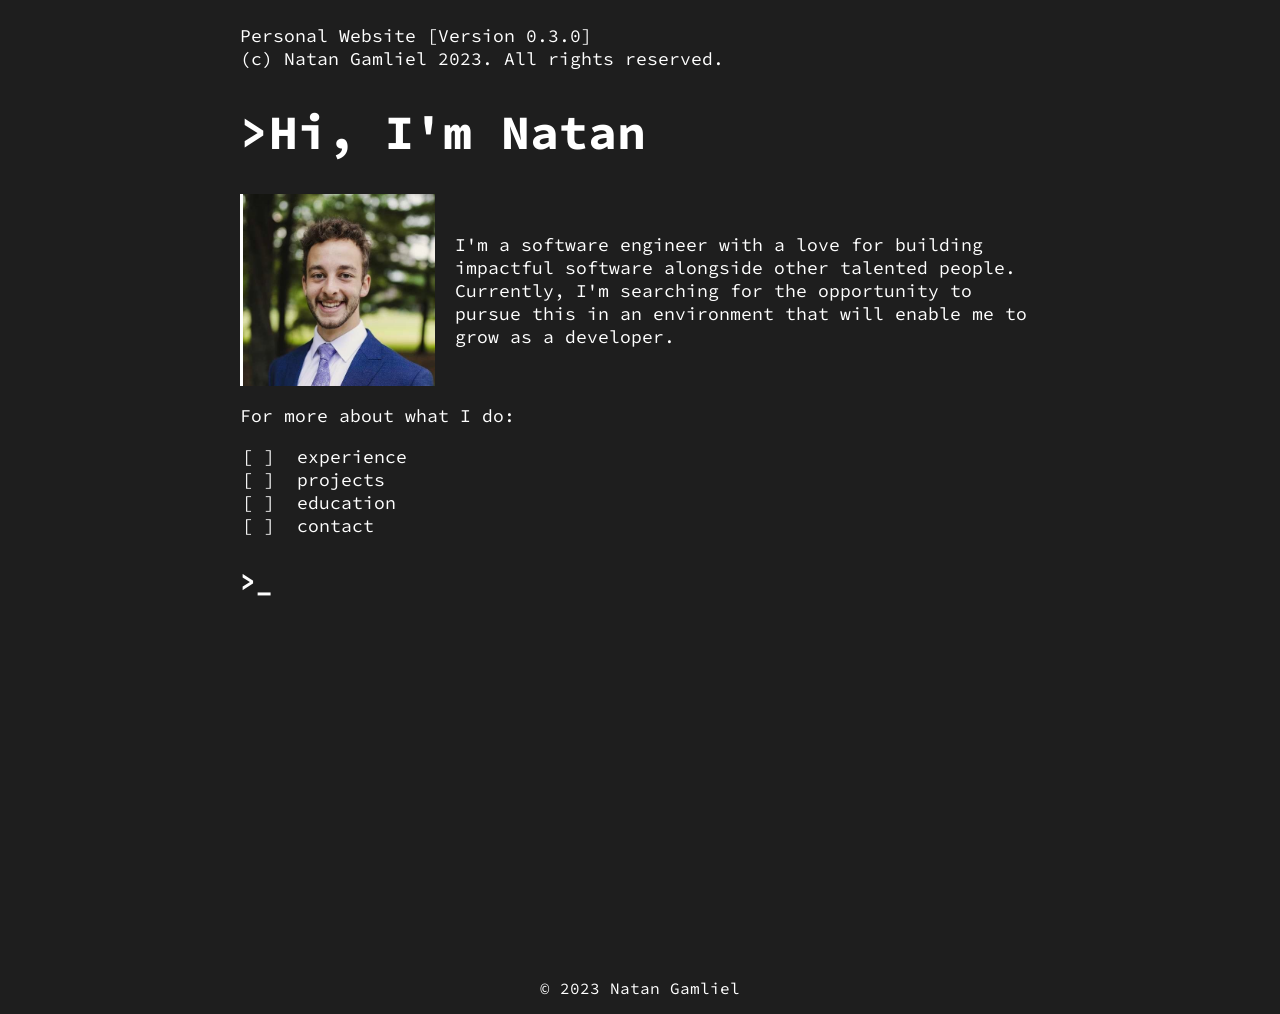
==== public/index.html @ 9163f3fc "add project tab" ====
<!DOCTYPE html>
<html lang="en">
<head>
	<meta charset="UTF-8">
	<meta name="viewport" content="width=device-width, initial-scale=1.0">
	<link rel="preconnect" href="https://fonts.googleapis.com">
	<link rel="preconnect" href="https://fonts.gstatic.com" crossorigin>
	<link href="https://fonts.googleapis.com/css2?family=Source+Code+Pro:wght@300;400;500;600;700&display=swap" rel="stylesheet">
	<link rel="stylesheet" href="style.css">
	<link rel="icon" href="images/favicon.png" type="image/png">
	<title>Natan Gamliel</title>
</head>
<body>

	<div id="navbar">
		<a href=".">>Natan_</a>
	</div>

	<div class="terminal">
		<div class="intro">
			<div id="disc">
				<div>Personal Website [Version 0.3.0]</div>
				<!-- <a href="pdfs/GamlielNatanResume_2024.5.pdf">link</a> -->
				<div>(c) Natan Gamliel 2023. All rights reserved.</div>
			</div>
			<div class="io-chunk">
				<h1 id="intro-phrase">>_</h1>
				<div class="o-chunk">
					<div id="headshot-blurb">
						<img id="headshot" src="images/headshot.jpg" alt="headshot">
						<p id="intro-blurb">I'm a software engineer with a love for building impactful software alongside other talented people. Currently, I'm searching for the opportunity to pursue this in an environment that will enable me to grow as a developer.</p>
					</div>
					
					<p id="more">For more about what I do:</p>
					<div class="more-options">
						<div class="intro-option exp">[ ]&nbsp; experience</div>
						<div class="intro-option proj">[ ]&nbsp; projects</div>
						<div class="intro-option edu">[ ]&nbsp; education</div>
						<div class="intro-option cont">[ ]&nbsp; contact</div>
					</div>
				</div>
			</div>
		</div>
	
		<div class="output o-chunk">
			<p class="prompt blink">></p>
			<div class="chunk o-chunk fade-in"></div>
		</div>

		<!-- <div style="height: 80vh;"></div> -->

	</div>

	
	<footer>
		<p>&copy; 2023 Natan Gamliel</p>
	</footer>

	
	<script type="module" src="content.js"></script>
	<script type="module" src="script.js"></script>
</body>
</html>
---- public/style.css ----
:root {
  --color-dark: rgb(30,30,30);
  --color-accent: #0ff;
}

body {
  margin: 0;
  background-color: var(--color-dark);
  font-family: 'Source Code Pro', monospace;
  color: #fff;
  width: 100vw;
  overflow-x: hidden;
}

body * {
  z-index: -1;
  overflow-x: hidden;
}

.terminal {
  font-size: 18px;
  width: 800px;
  max-width: 80vw;
  min-height: 90vh;
  margin: 0 auto;
  /* border-right: solid 1px #fff; */
  padding-top: 24px;
  padding-bottom: 128px;
}

.exp-item > p {
  margin: 0;
}

.exp-tags {
  padding: 0.5em 0 1.5em 0.6em;
  /* padding-top: 0.5em;
  padding-bottom: 1.5em; */
}

.intro h1 {
  font-size: 48px;
}

.intro-edu {
  color: var(--color-accent);
}

a.intro-edu {
  text-decoration: none;
  padding: 0 2px;
  border-radius: 2px;
  transition: 0.3s;
}

a.intro-edu:hover {
  background-color: var(--color-accent);
  color: #000;
}

.intro-exp {
  color: var(--color-accent);
}

.intro-cont {
  color: var(--color-accent);
}

a.intro-cont {
  text-decoration: none;
  padding: 0 2px;
  border-radius: 2px;
}

a.intro-cont:hover {
  color: #000;
  background-color: var(--color-accent);
  transition: 0.3s;
}

a.intro-exp {
  text-decoration: none;
  padding: 0 2px;
  border-radius: 2px;
}

a.intro-exp:hover {
  color: #000;
  background-color: var(--color-accent);
  transition: 0.3s;
}

.o-chunk {
  opacity: 0;
}

.fade-in {
  animation: fadeInAnim 0.5s forwards;
  animation-iteration-count: 1;
  opacity: 0;
}

@keyframes fadeInAnim {
  /* from {opacity: 0;} */
  100% {opacity: 1;}
}

.intro-option {
  padding: 0 2px;
  border-radius: 2px;
  transition: 0.3s;
}

.intro-option:hover {
  background-color: #ddd;
  color: #000;
}

.option-clicked {
  background-color: #fff;
  color: #000;
}

.clicked-sibling {
  transition: 0.1s;
  opacity: 0.4;
}

.prompt {
  font-size: 1.5em;
  font-weight: bold;
}

#navbar {
  width: 100%;
  height: 50px;
  border-bottom: 1px #aaa solid;
  background-color: var(--color-dark);
  display: flex;
  justify-content: center;
  align-items: center;
  position: fixed;
  top: -51px;
  transition: top 0.3s;
  z-index: 1;
}

#navbar > a {
  color: white;
  text-decoration: none;
  font-size: 2em;
  font-weight: bold;
}

#headshot-blurb {
  display: flex;
  align-items: center;
  width: 100%;
  height: 100%;
}

#headshot {
  margin-right: 20px;
  width: 100%;
  height: auto;
  border-left: 3px solid #fff;
}

.project {
  display: flex;
  margin-bottom: 10px;
  min-height: 25vh;
  background-color: rgb(50,50,50);
  padding: 10px;
  border-radius: 5px;
  z-index: 0;
  transition: 0.2s;
}

.project * {
  z-index: 1;
}

.proj-img {
  width: 50%;
  height: auto;
  border-left: 3px solid #fff;
  align-self: center;
}

.proj-title {
  margin: 5px 0;
  font-size: 1.25em;
}

.proj-details { 
  margin-left: 10px;
  max-width: 50%;
}

.proj-links {
  margin: 0;
}

.proj-link {
  color: var(--color-accent);
  border-radius: 2px;
  margin: 0;
}

a.proj-link {
  text-decoration: none;
}

a.proj-link:hover {
  color: #000;
  background-color: var(--color-accent);
  transition: 0.3s;
}



footer {
  display: flex;
  justify-content: center;
}



@media (max-width: 600px) and (orientation:portrait) {
  #headshot-blurb {
    flex-direction: column;
  }
  #headshot {
    max-width: 200px;
    margin: 0;
  }
  .project {
    flex-direction: column;
    align-items: center;
  }
  .proj-img {
    width: 95%;
  }
}
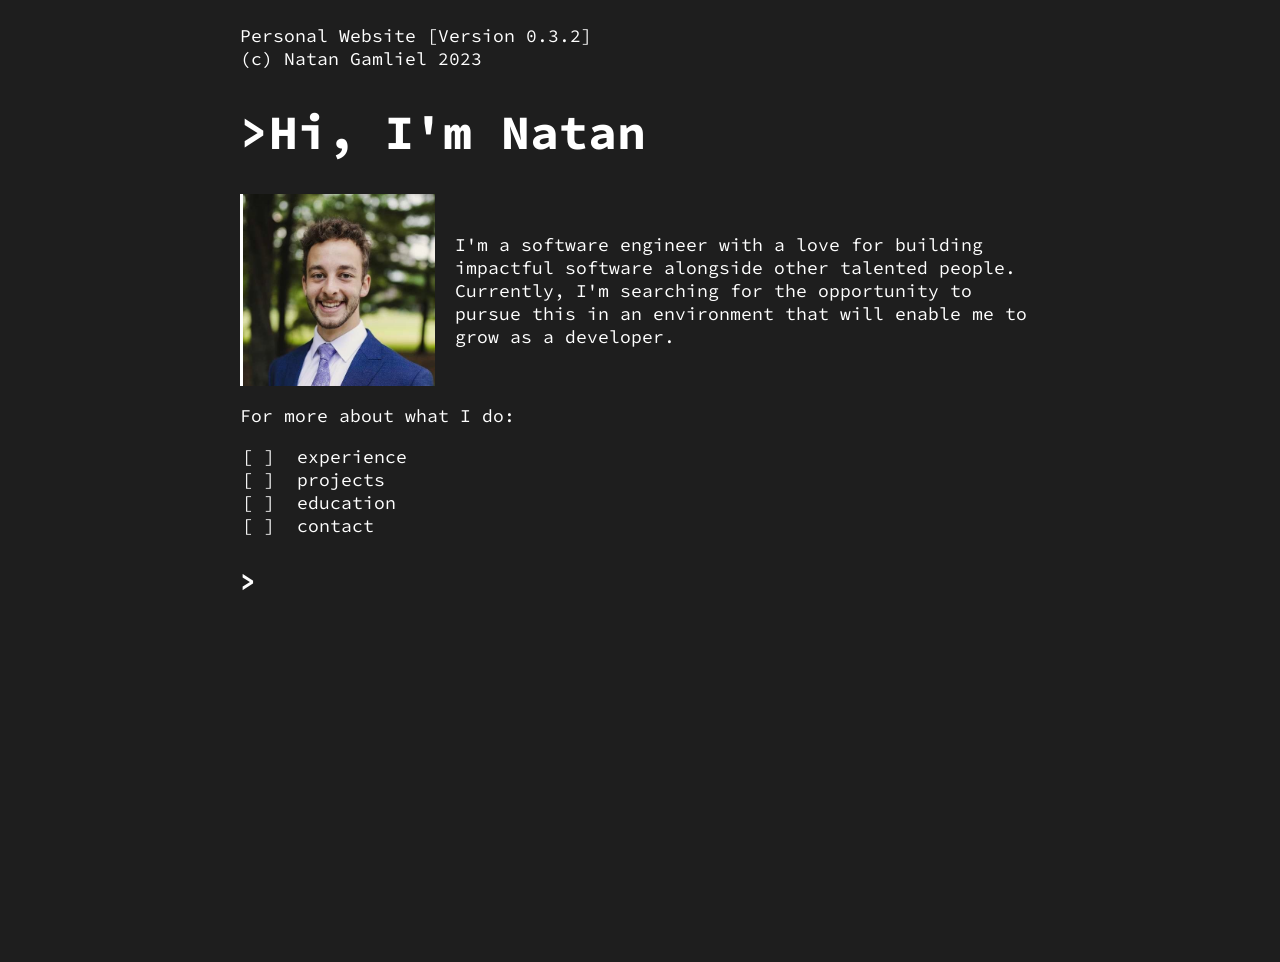
==== commit b5273a6e: "tweak project styles and add keyboard-keyboard" ====
--- a/public/index.html
+++ b/public/index.html
@@ -19,9 +19,8 @@
 	<div class="terminal">
 		<div class="intro">
 			<div id="disc">
-				<div>Personal Website [Version 0.3.0]</div>
-				<!-- <a href="pdfs/GamlielNatanResume_2024.5.pdf">link</a> -->
-				<div>(c) Natan Gamliel 2023. All rights reserved.</div>
+				<div>Personal Website [Version 0.3.2]</div>
+				<div>(c) Natan Gamliel 2023</div>
 			</div>
 			<div class="io-chunk">
 				<h1 id="intro-phrase">>_</h1>
@@ -52,9 +51,9 @@
 	</div>
 
 	
-	<footer>
+	<!-- <footer>
 		<p>&copy; 2023 Natan Gamliel</p>
-	</footer>
+	</footer> -->
 
 	
 	<script type="module" src="content.js"></script>
--- a/public/style.css
+++ b/public/style.css
@@ -242,4 +242,8 @@
   .proj-img {
     width: 95%;
   }
+  .proj-details {
+    max-width: 100%;
+    width: 100%;
+  }
 }
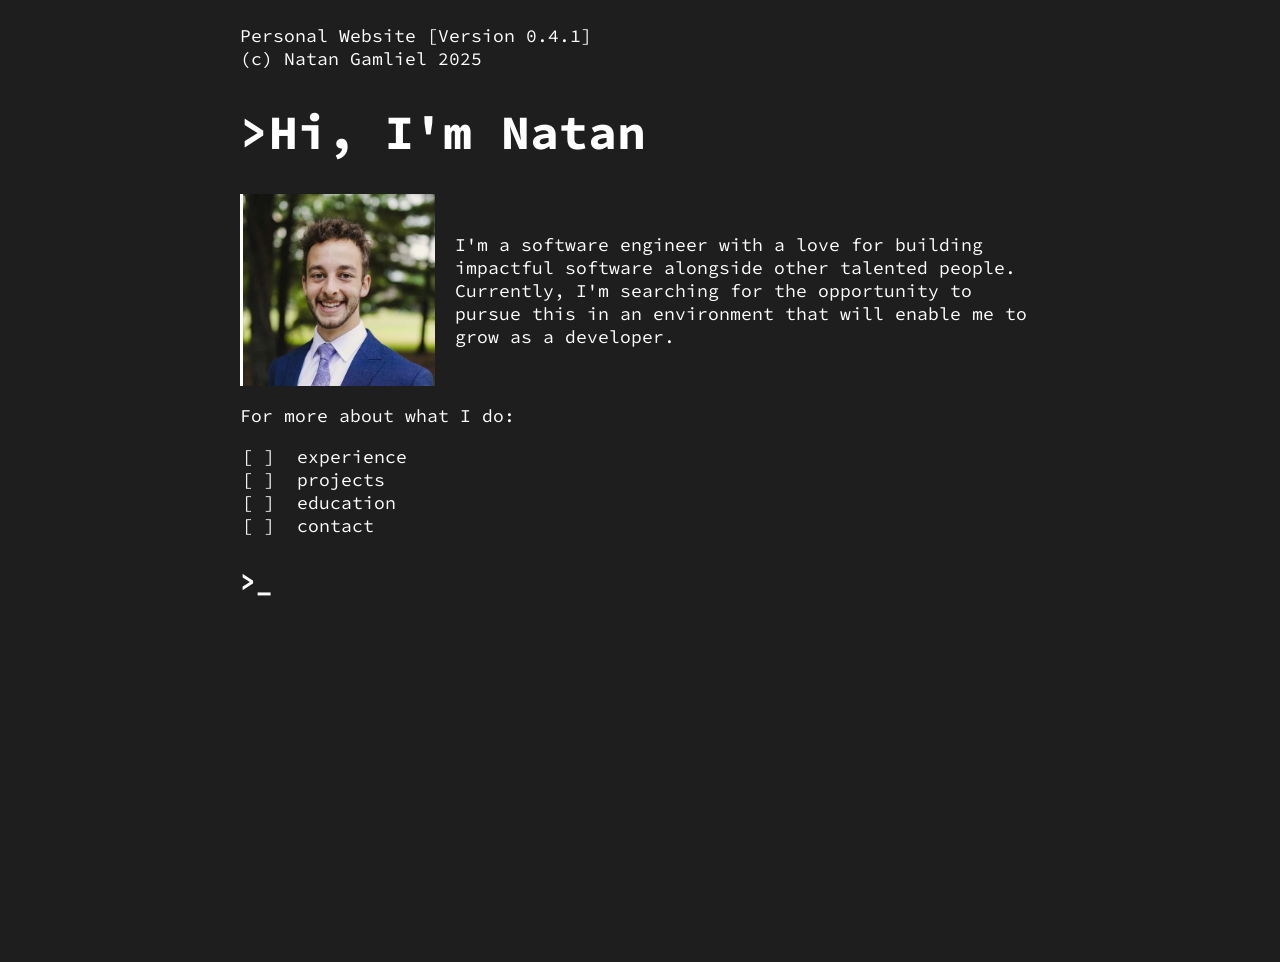
==== commit 05ad2fee: "add project info" ====
--- a/public/index.html
+++ b/public/index.html
@@ -19,8 +19,8 @@
 	<div class="terminal">
 		<div class="intro">
 			<div id="disc">
-				<div>Personal Website [Version 0.3.2]</div>
-				<div>(c) Natan Gamliel 2023</div>
+				<div>Personal Website [Version 0.4.1]</div>
+				<div>(c) Natan Gamliel 2025</div>
 			</div>
 			<div class="io-chunk">
 				<h1 id="intro-phrase">>_</h1>
--- a/public/style.css
+++ b/public/style.css
@@ -1,6 +1,6 @@
 :root {
   --color-dark: rgb(30,30,30);
-  --color-accent: #0ff;
+  --color-accent: rgb(119, 255, 255);
 }
 
 body {
@@ -116,7 +116,7 @@
   color: #000;
 }
 
-.option-clicked {
+.option-clicked, .option-clicked:hover {
   background-color: #fff;
   color: #000;
 }
@@ -166,7 +166,7 @@
   border-left: 3px solid #fff;
 }
 
-.project {
+/* .project {
   display: flex;
   margin-bottom: 10px;
   min-height: 25vh;
@@ -216,6 +216,62 @@
   color: #000;
   background-color: var(--color-accent);
   transition: 0.3s;
+} */
+
+.proj-item {
+  display: flex;
+  flex-direction: row;
+  width: 100%;
+  z-index: 0;
+  margin-top: 30px;
+}
+
+.proj-item * {
+  z-index: 1;
+}
+
+.proj-spacer {
+  width: 20px;
+  height: 0;
+}
+
+.proj-img-container {
+  width: 35%;
+}
+
+.proj-img {
+  border-left: 3px solid #fff;
+  width: 100%;
+  height: auto;
+}
+
+.proj-details {
+  width: calc(65% - 20px);
+}
+
+.proj-title {
+  margin-top: 0;
+}
+
+.proj-link {
+  color: var(--color-accent);
+  border-radius: 2px;
+  margin: 0;
+}
+
+a.proj-link {
+  text-decoration: none;
+}
+
+a.proj-link:hover {
+  color: #000;
+  background-color: var(--color-accent);
+  transition: 0.3s;
+}
+
+.proj-tag {
+  font-weight: bold;
+  color: var(--color-accent);
 }
 
 
@@ -235,7 +291,7 @@
     max-width: 200px;
     margin: 0;
   }
-  .project {
+  /* .project {
     flex-direction: column;
     align-items: center;
   }
@@ -245,5 +301,15 @@
   .proj-details {
     max-width: 100%;
     width: 100%;
+  } */
+  .proj-item {
+    flex-direction: column-reverse;
+    align-items: center;
+  }
+  .proj-img-container {
+    width: 90%;
+  }
+  .proj-details {
+    width: 100%;
   }
 }
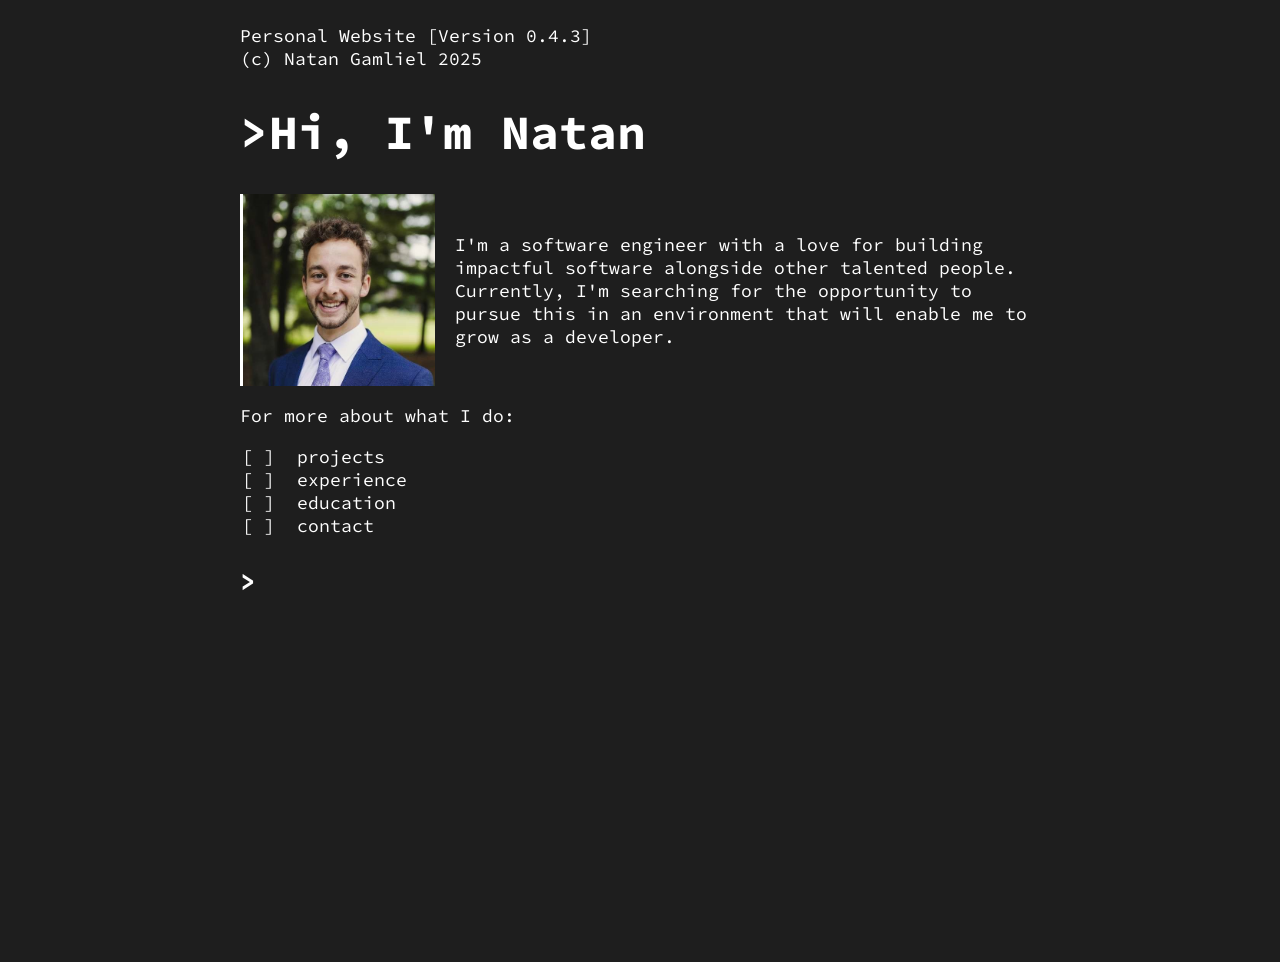
==== commit a4bc98ee: "update amm thumbnail" ====
--- a/public/index.html
+++ b/public/index.html
@@ -19,7 +19,7 @@
 	<div class="terminal">
 		<div class="intro">
 			<div id="disc">
-				<div>Personal Website [Version 0.4.1]</div>
+				<div>Personal Website [Version 0.4.3]</div>
 				<div>(c) Natan Gamliel 2025</div>
 			</div>
 			<div class="io-chunk">
@@ -32,8 +32,8 @@
 					
 					<p id="more">For more about what I do:</p>
 					<div class="more-options">
+						<div class="intro-option proj">[ ]&nbsp; projects</div>
 						<div class="intro-option exp">[ ]&nbsp; experience</div>
-						<div class="intro-option proj">[ ]&nbsp; projects</div>
 						<div class="intro-option edu">[ ]&nbsp; education</div>
 						<div class="intro-option cont">[ ]&nbsp; contact</div>
 					</div>
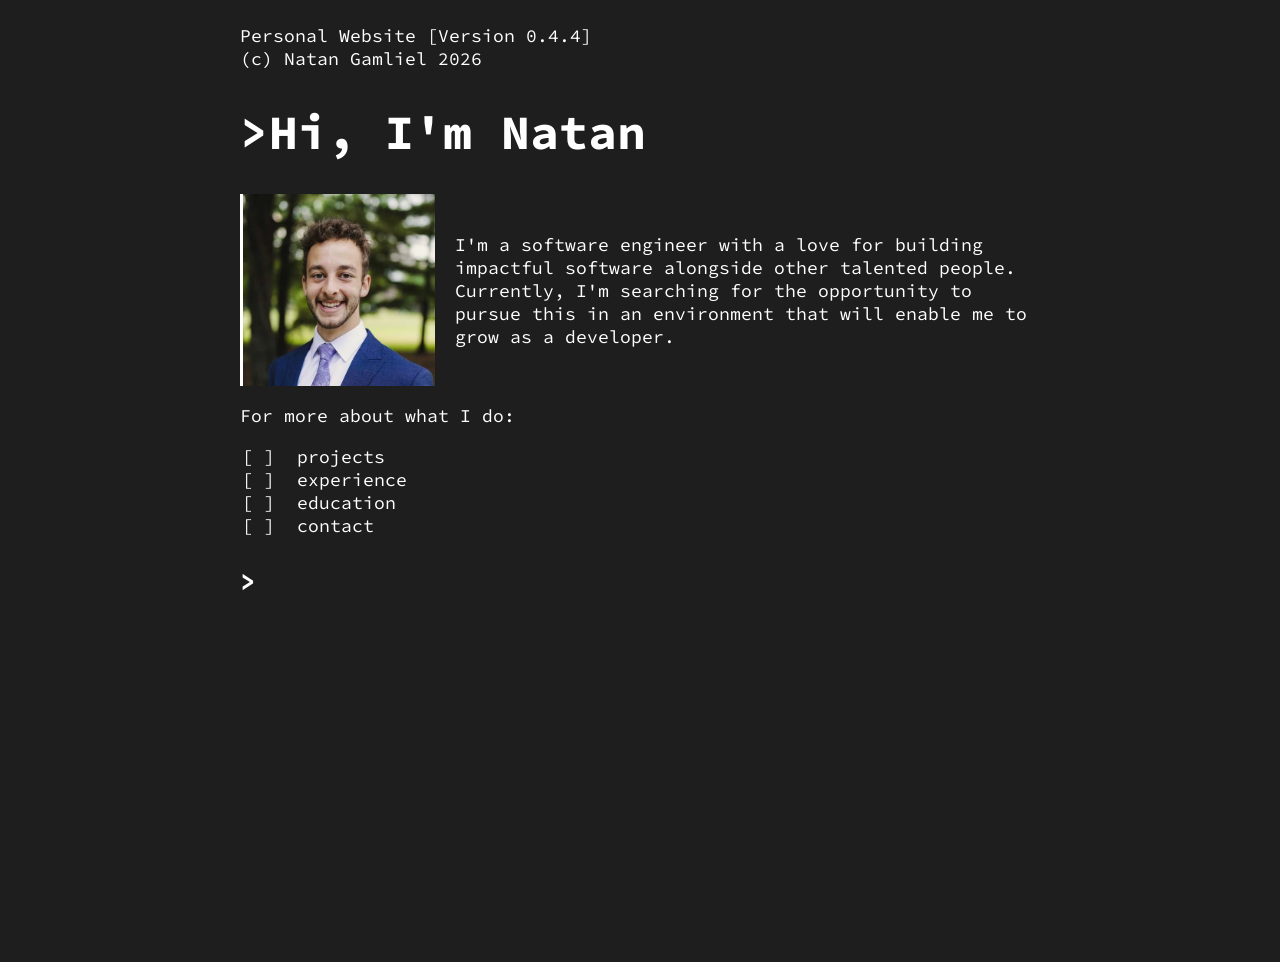
==== commit 0fcdd724: "add experience" ====
--- a/public/index.html
+++ b/public/index.html
@@ -19,8 +19,8 @@
 	<div class="terminal">
 		<div class="intro">
 			<div id="disc">
-				<div>Personal Website [Version 0.4.3]</div>
-				<div>(c) Natan Gamliel 2025</div>
+				<div>Personal Website [Version 0.4.4]</div>
+				<div>(c) Natan Gamliel 2026</div>
 			</div>
 			<div class="io-chunk">
 				<h1 id="intro-phrase">>_</h1>
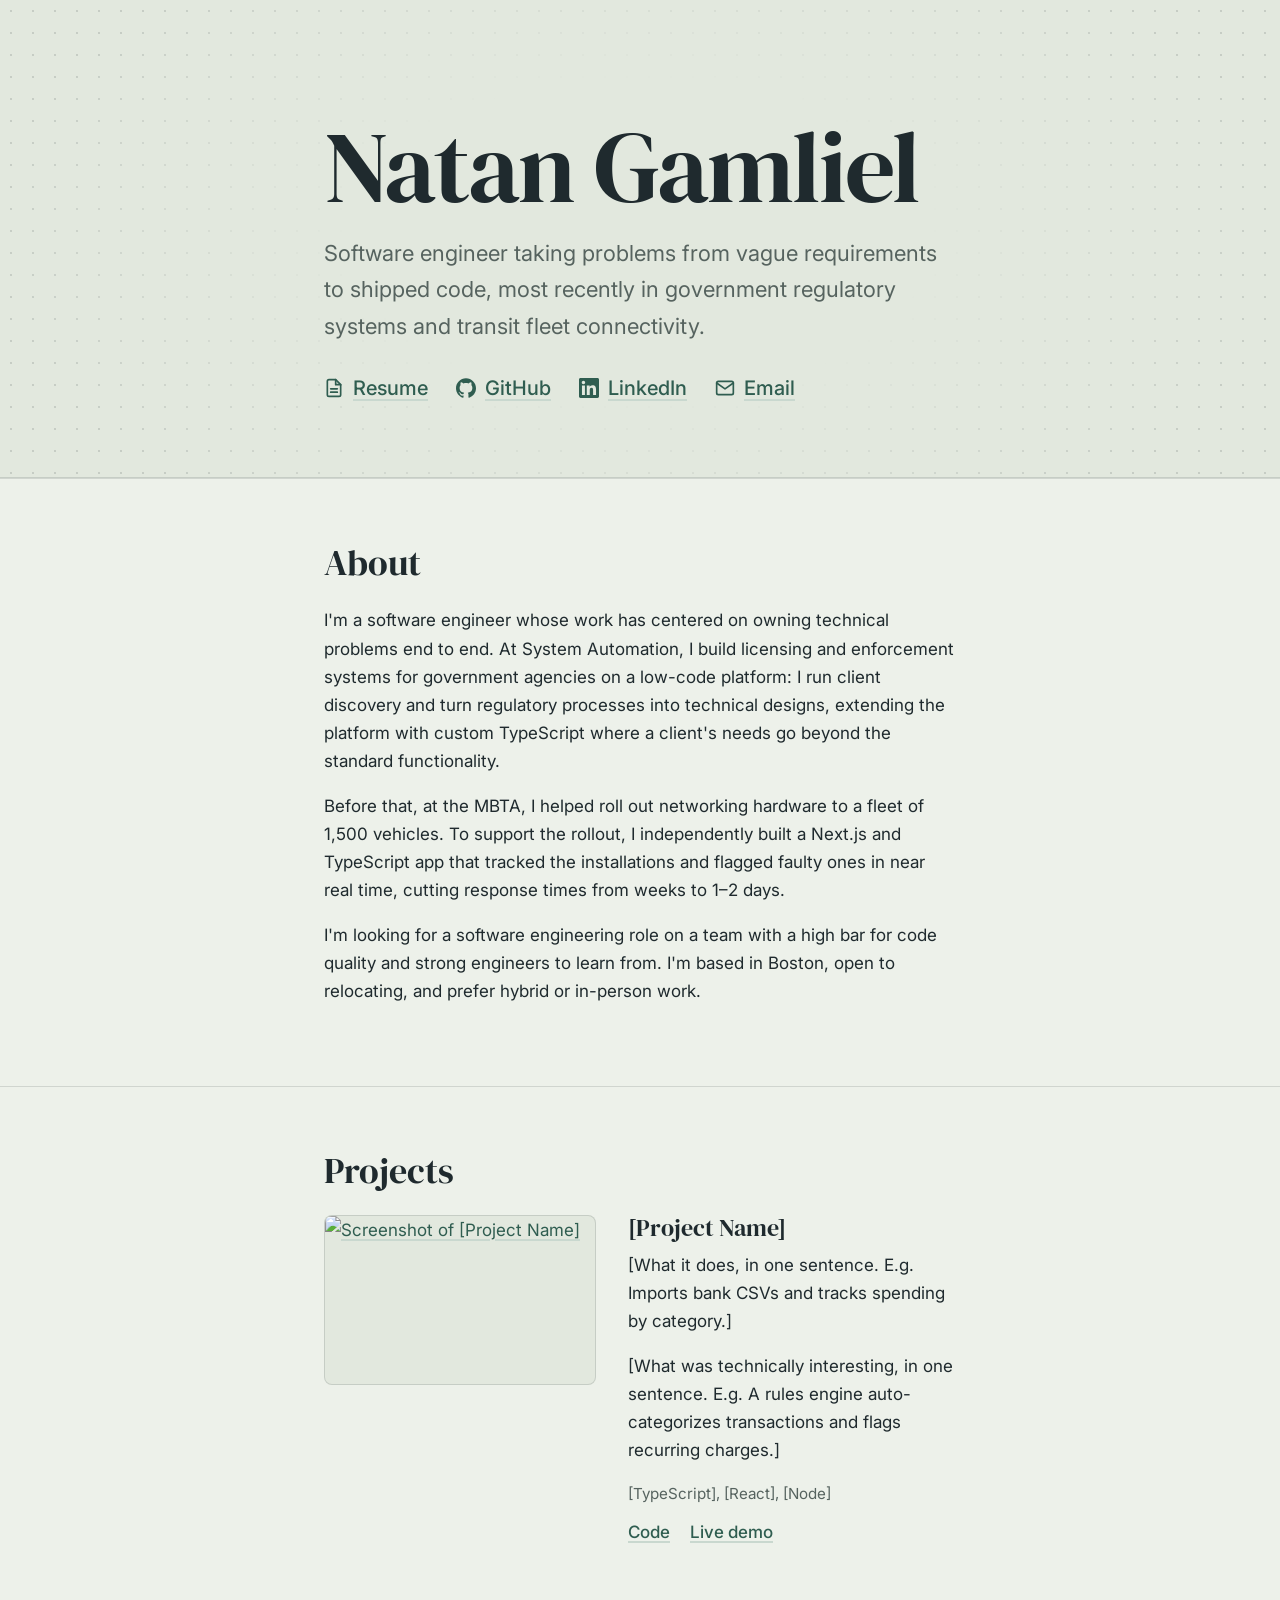
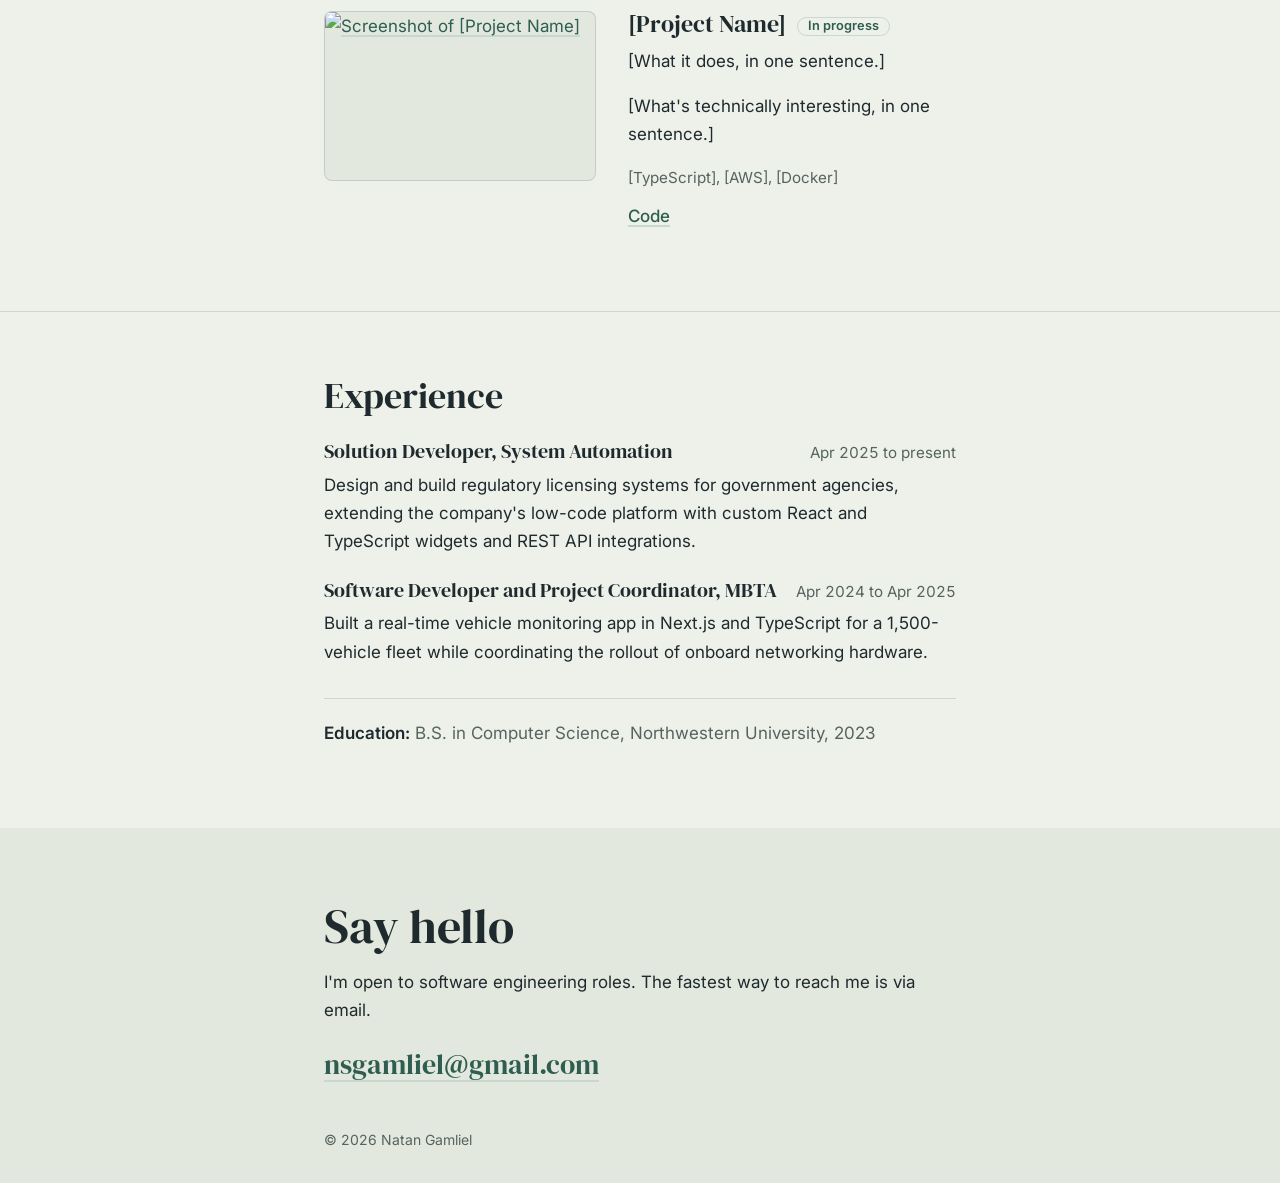
==== commit 83c61177: "feat: add v2 site" ====
--- a/public/index.html
+++ b/public/index.html
@@ -1,62 +1,186 @@
 <!DOCTYPE html>
 <html lang="en">
 <head>
-	<meta charset="UTF-8">
-	<meta name="viewport" content="width=device-width, initial-scale=1.0">
-	<link rel="preconnect" href="https://fonts.googleapis.com">
-	<link rel="preconnect" href="https://fonts.gstatic.com" crossorigin>
-	<link href="https://fonts.googleapis.com/css2?family=Source+Code+Pro:wght@300;400;500;600;700&display=swap" rel="stylesheet">
-	<link rel="stylesheet" href="style.css">
-	<link rel="icon" href="images/favicon.png" type="image/png">
-	<title>Natan Gamliel</title>
+  <meta charset="UTF-8">
+  <meta name="viewport" content="width=device-width, initial-scale=1.0">
+
+  <title>Natan Gamliel | Software Engineer</title>
+  <meta name="description" content="Natan Gamliel is a software engineer who takes problems from vague requirements to shipped code, most recently in government regulatory systems and transit fleet connectivity.">
+
+  <meta property="og:title" content="Natan Gamliel | Software Engineer">
+  <meta property="og:description" content="Natan Gamliel is a software engineer who takes problems from vague requirements to shipped code, most recently in government regulatory systems and transit fleet connectivity.">
+  <meta property="og:image" content="https://natangamliel.com/assets/images/og-image.png">
+  <meta property="og:url" content="https://natangamliel.com">
+  <meta name="twitter:card" content="summary_large_image">
+
+  <link rel="icon" href="assets/images/favicon.svg" type="image/svg+xml">
+
+  <link rel="preconnect" href="https://fonts.googleapis.com">
+  <link rel="preconnect" href="https://fonts.gstatic.com" crossorigin>
+  <link href="https://fonts.googleapis.com/css2?family=DM+Serif+Display&family=Inter:wght@400;500;600&display=swap" rel="stylesheet">
+
+  <link rel="stylesheet" href="styles.css">
 </head>
 <body>
+  <a class="skip-link" href="#main">Skip to content</a>
 
-	<div id="navbar">
-		<a href=".">>Natan_</a>
-	</div>
+  <header class="intro">
+    <div class="wrap">
 
-	<div class="terminal">
-		<div class="intro">
-			<div id="disc">
-				<div>Personal Website [Version 0.4.4]</div>
-				<div>(c) Natan Gamliel 2026</div>
-			</div>
-			<div class="io-chunk">
-				<h1 id="intro-phrase">>_</h1>
-				<div class="o-chunk">
-					<div id="headshot-blurb">
-						<img id="headshot" src="images/headshot.jpg" alt="headshot">
-						<p id="intro-blurb">I'm a software engineer with a love for building impactful software alongside other talented people. Currently, I'm searching for the opportunity to pursue this in an environment that will enable me to grow as a developer.</p>
-					</div>
-					
-					<p id="more">For more about what I do:</p>
-					<div class="more-options">
-						<div class="intro-option proj">[ ]&nbsp; projects</div>
-						<div class="intro-option exp">[ ]&nbsp; experience</div>
-						<div class="intro-option edu">[ ]&nbsp; education</div>
-						<div class="intro-option cont">[ ]&nbsp; contact</div>
-					</div>
-				</div>
-			</div>
-		</div>
-	
-		<div class="output o-chunk">
-			<p class="prompt blink">></p>
-			<div class="chunk o-chunk fade-in"></div>
-		</div>
+      <h1 class="name">Natan Gamliel</h1>
+      <p class="tagline">Software engineer taking problems from vague requirements to shipped code, most recently in government regulatory systems and transit fleet connectivity.</p>
 
-		<!-- <div style="height: 80vh;"></div> -->
+      <nav class="links" aria-label="Contact and profiles">
+        <a href="assets/GamlielNatanResume.pdf">
+          <svg class="icon icon-stroke" viewBox="0 0 24 24" aria-hidden="true"><path d="M14 2H6a2 2 0 0 0-2 2v16a2 2 0 0 0 2 2h12a2 2 0 0 0 2-2V8z"/><path d="M14 2v6h6M16 13H8M16 17H8"/></svg>
+          Resume
+        </a>
+        <a href="https://github.com/nsgamliel">
+          <svg class="icon" viewBox="0 0 24 24" aria-hidden="true"><path d="M12 .297c-6.63 0-12 5.373-12 12 0 5.303 3.438 9.8 8.205 11.385.6.113.82-.258.82-.577 0-.285-.01-1.04-.015-2.04-3.338.724-4.042-1.61-4.042-1.61C4.422 18.07 3.633 17.7 3.633 17.7c-1.087-.744.084-.729.084-.729 1.205.084 1.838 1.236 1.838 1.236 1.07 1.835 2.809 1.305 3.495.998.108-.776.417-1.305.76-1.605-2.665-.3-5.466-1.332-5.466-5.93 0-1.31.465-2.38 1.235-3.22-.135-.303-.54-1.523.105-3.176 0 0 1.005-.322 3.3 1.23.96-.267 1.98-.399 3-.405 1.02.006 2.04.138 3 .405 2.28-1.552 3.285-1.23 3.285-1.23.645 1.653.24 2.873.12 3.176.765.84 1.23 1.91 1.23 3.22 0 4.61-2.805 5.625-5.475 5.92.42.36.81 1.096.81 2.22 0 1.606-.015 2.896-.015 3.286 0 .315.21.69.825.57C20.565 22.092 24 17.592 24 12.297c0-6.627-5.373-12-12-12"/></svg>
+          GitHub
+        </a>
+        <a href="https://www.linkedin.com/in/natan-gamliel/">
+          <svg class="icon" viewBox="0 0 24 24" aria-hidden="true"><path d="M20.447 20.452h-3.554v-5.569c0-1.328-.027-3.037-1.852-3.037-1.853 0-2.136 1.445-2.136 2.939v5.667H9.351V9h3.414v1.561h.046c.477-.9 1.637-1.85 3.37-1.85 3.601 0 4.267 2.37 4.267 5.455v6.286zM5.337 7.433c-1.144 0-2.063-.926-2.063-2.065 0-1.138.92-2.063 2.063-2.063 1.14 0 2.064.925 2.064 2.063 0 1.139-.925 2.065-2.064 2.065zm1.782 13.019H3.555V9h3.564v11.452zM22.225 0H1.771C.792 0 0 .774 0 1.729v20.542C0 23.227.792 24 1.771 24h20.451C23.2 24 24 23.227 24 22.271V1.729C24 .774 23.2 0 22.222 0h.003z"/></svg>
+          LinkedIn
+        </a>
+        <a href="mailto:nsgamliel@gmail.com">
+          <svg class="icon icon-stroke" viewBox="0 0 24 24" aria-hidden="true"><path d="M4 4h16a2 2 0 0 1 2 2v12a2 2 0 0 1-2 2H4a2 2 0 0 1-2-2V6a2 2 0 0 1 2-2z"/><path d="M22 6l-10 7L2 6"/></svg>
+          Email
+        </a>
+      </nav>
+    </div>
+  </header>
 
-	</div>
+  <nav class="pinned" aria-label="Site">
+    <div class="wrap pinned-inner">
+      <a class="pinned-name pinned-home" href="#top">Natan Gamliel</a>
+      <button class="pinned-name pinned-toggle" type="button" aria-expanded="false" aria-controls="pinned-links">Natan Gamliel</button>
+      <div class="links pinned-links" id="pinned-links">
+        <a href="assets/GamlielNatanResume.pdf">Resume</a>
+        <a href="https://github.com/nsgamliel">GitHub</a>
+        <a href="https://www.linkedin.com/in/natan-gamliel/">LinkedIn</a>
+        <a href="mailto:nsgamliel@gmail.com">Email</a>
+      </div>
+    </div>
+  </nav>
 
-	
-	<!-- <footer>
-		<p>&copy; 2023 Natan Gamliel</p>
-	</footer> -->
+  <main id="main">
+    <section class="section" aria-labelledby="about-heading">
+      <div class="wrap">
+        <h2 id="about-heading">About</h2>
+        <p>I'm a software engineer whose work has centered on owning technical problems end to end. At System Automation, I build licensing and enforcement systems for government agencies on a low-code platform: I run client discovery and turn regulatory processes into technical designs, extending the platform with custom TypeScript where a client's needs go beyond the standard functionality.</p>
+        <p>Before that, at the MBTA, I helped roll out networking hardware to a fleet of 1,500 vehicles. To support the rollout, I independently built a Next.js and TypeScript app that tracked the installations and flagged faulty ones in near real time, cutting response times from weeks to 1&ndash;2 days.</p>
+        <p>I'm looking for a software engineering role on a team with a high bar for code quality and strong engineers to learn from. I'm based in Boston, open to relocating, and prefer hybrid or in-person work.</p>
 
-	
-	<script type="module" src="content.js"></script>
-	<script type="module" src="script.js"></script>
+        <!-- <p class="now"><span class="now-label">Now:</span> Building a map of the best places to work from in Boston, using TypeScript, Postgres and AWS.</p> -->
+      </div>
+    </section>
+
+    <section class="section" aria-labelledby="projects-heading">
+      <div class="wrap">
+        <h2 id="projects-heading">Projects</h2>
+
+        <!-- One <article> per project. Copy this block to add more. -->
+        <article class="project">
+          <a class="project-shot" href="[demo or repo link]">
+            <img src="assets/images/[project-screenshot].png" alt="Screenshot of [Project Name]" width="1200" height="750" loading="lazy">
+          </a>
+          <div class="project-body">
+            <h3>[Project Name]</h3>
+            <p>[What it does, in one sentence. E.g. Imports bank CSVs and tracks spending by category.]</p>
+            <p>[What was technically interesting, in one sentence. E.g. A rules engine auto-categorizes transactions and flags recurring charges.]</p>
+            <ul class="stack" aria-label="Built with">
+              <li>[TypeScript]</li>
+              <li>[React]</li>
+              <li>[Node]</li>
+            </ul>
+            <p class="project-links">
+              <a href="https://github.com/[your-username]/[repo]">Code</a>
+              <!-- Delete the next link if there's no live demo -->
+              <a href="[live demo link]">Live demo</a>
+            </p>
+          </div>
+        </article>
+
+        <!-- Optional: an in-progress project. Delete this whole block until you're ready. -->
+        <article class="project">
+          <a class="project-shot" href="https://github.com/[your-username]/[repo]">
+            <img src="assets/images/[project-screenshot].png" alt="Screenshot of [Project Name]" width="1200" height="750" loading="lazy">
+          </a>
+          <div class="project-body">
+            <h3>[Project Name] <span class="status">In progress</span></h3>
+            <p>[What it does, in one sentence.]</p>
+            <p>[What's technically interesting, in one sentence.]</p>
+            <ul class="stack" aria-label="Built with">
+              <li>[TypeScript]</li>
+              <li>[AWS]</li>
+              <li>[Docker]</li>
+            </ul>
+            <p class="project-links">
+              <a href="https://github.com/[your-username]/[repo]">Code</a>
+            </p>
+          </div>
+        </article>
+      </div>
+    </section>
+
+    <section class="section" aria-labelledby="experience-heading">
+      <div class="wrap">
+        <h2 id="experience-heading">Experience</h2>
+
+        <ol class="timeline">
+          <li>
+            <div class="role">
+              <h3>Solution Developer, System Automation</h3>
+              <p class="dates">Apr 2025 to present</p>
+            </div>
+            <p>Design and build regulatory licensing systems for government agencies, extending the company's low-code platform with custom React and TypeScript widgets and REST API integrations.</p>
+          </li>
+          <li>
+            <div class="role">
+              <h3>Software Developer and Project Coordinator, MBTA</h3>
+              <p class="dates">Apr 2024 to Apr 2025</p>
+            </div>
+            <p>Built a real-time vehicle monitoring app in Next.js and TypeScript for a 1,500-vehicle fleet while coordinating the rollout of onboard networking hardware.</p>
+          </li>
+        </ol>
+
+        <p class="education"><span class="education-label">Education:</span> B.S. in Computer Science, Northwestern University, 2023</p>
+      </div>
+    </section>
+  </main>
+
+  <footer class="footer">
+    <div class="wrap">
+      <h2 class="footer-heading">Say hello</h2>
+      <p>I'm open to software engineering roles. The fastest way to reach me is via email.</p>
+      <p><a class="footer-email" href="mailto:nsgamliel@gmail.com">nsgamliel@gmail.com</a></p>
+      <p class="fine-print">&copy; <span id="year"></span> Natan Gamliel</p>
+    </div>
+  </footer>
+
+  <script>
+    // Keeps the copyright year current. Safe to delete.
+    document.getElementById("year").textContent = new Date().getFullYear();
+
+    // Show the pinned bar once the intro links scroll out of view.
+    const pinned = document.querySelector(".pinned");
+    const toggle = pinned.querySelector(".pinned-toggle");
+    const setOpen = (open) => toggle.setAttribute("aria-expanded", open);
+
+    new IntersectionObserver(([entry]) => {
+      pinned.classList.toggle("is-visible", !entry.isIntersecting);
+      if (entry.isIntersecting) setOpen(false);
+    }).observe(document.querySelector(".intro .links"));
+
+    // Mobile: the name opens and closes the link list.
+    toggle.addEventListener("click", () => setOpen(toggle.getAttribute("aria-expanded") !== "true"));
+    document.addEventListener("click", (e) => {
+      if (!toggle.contains(e.target)) setOpen(false);
+    });
+    document.addEventListener("keydown", (e) => {
+      if (e.key === "Escape") setOpen(false);
+    });
+  </script>
 </body>
 </html>
--- a/public/styles.css
+++ b/public/styles.css
@@ -0,0 +1,391 @@
+/* ==========================================================
+   Colors: pale sage paper, deep slate ink, pine-green accent.
+   Change these variables to re-theme the whole site.
+   ========================================================== */
+:root {
+  --paper: #edf1ea;        /* page background */
+  --paper-deep: #e2e8de;   /* footer and subtle panels */
+  --ink: #1f2a2e;          /* main text */
+  --ink-soft: #56635f;     /* secondary text, dates */
+  --accent: #2f5d50;       /* links, highlights */
+  --accent-soft: #c9d8cf;  /* underlines, borders */
+  --line: rgba(31, 42, 46, 0.14);
+
+  --font-display: "DM Serif Display", Georgia, serif;
+  --font-body: "Inter", system-ui, -apple-system, "Segoe UI", sans-serif;
+
+  --measure: 42rem;        /* max content width (~65 characters of body text) */
+  --gutter: 1.25rem;
+}
+
+/* Dark mode: follows the visitor's system setting */
+/* @media (prefers-color-scheme: dark) {
+  :root {
+    --paper: #141a18;
+    --paper-deep: #1b2320;
+    --ink: #e3e9e4;
+    --ink-soft: #9aa8a2;
+    --accent: #8fc7b3;
+    --accent-soft: #35504a;
+    --line: rgba(227, 233, 228, 0.14);
+  }
+} */
+
+/* ---------- Base ---------- */
+*, *::before, *::after { box-sizing: border-box; }
+
+html {
+  -webkit-text-size-adjust: 100%;
+  scroll-padding-top: 4.5rem; /* keep anchor targets clear of the pinned bar */
+}
+
+body {
+  margin: 0;
+  background: var(--paper);
+  color: var(--ink);
+  font-family: var(--font-body);
+  font-size: 1.0625rem;
+  line-height: 1.65;
+  -webkit-font-smoothing: antialiased;
+}
+
+img { max-width: 100%; height: auto; display: block; }
+
+a {
+  color: var(--accent);
+  text-decoration-line: underline;
+  text-decoration-color: var(--accent-soft);
+  text-decoration-thickness: 2px;
+  text-underline-offset: 0.2em;
+}
+a:hover { text-decoration-color: var(--accent); }
+
+a:focus-visible {
+  outline: 3px solid var(--accent);
+  outline-offset: 3px;
+  border-radius: 2px;
+}
+
+h1, h2, h3 {
+  font-family: var(--font-display);
+  font-weight: 400;
+  line-height: 1.1;
+  margin: 0;
+}
+
+p { margin: 0 0 1em; }
+
+.wrap {
+  max-width: var(--measure);
+  margin: 0 auto;
+  padding: 0 var(--gutter);
+}
+
+.skip-link {
+  position: absolute;
+  left: var(--gutter);
+  top: -3rem;
+  background: var(--ink);
+  color: var(--paper);
+  padding: 0.5rem 0.75rem;
+  z-index: 10;
+}
+.skip-link:focus { top: 1rem; }
+
+/* ---------- Intro: the name is the one bold moment ---------- */
+.intro {
+  padding: clamp(3.5rem, 12vw, 7.5rem) 0 clamp(2.5rem, 7vw, 4.5rem);
+  background: var(--paper-deep);
+  border-bottom: 1px solid var(--line);
+  position: relative;
+  isolation: isolate; /* keeps the dot layer above the band but below the text */
+}
+
+/* Dot grid that fades out behind the text, so it only shows toward the edges */
+.intro::before {
+  content: "";
+  position: absolute;
+  inset: 0;
+  z-index: -1;
+  pointer-events: none;
+  background-image: radial-gradient(var(--line) 1px, transparent 1px);
+  background-size: 22px 22px;
+  -webkit-mask-image: radial-gradient(ellipse 40rem 22rem at center, transparent 45%, #000 100%);
+          mask-image: radial-gradient(ellipse 40rem 22rem at center, transparent 45%, #000 100%);
+}
+
+.name {
+  font-weight: 400;
+  font-size: clamp(3rem, 12vw, 6.25rem);
+  line-height: 0.95;
+  letter-spacing: -0.02em;
+  margin-bottom: 1.25rem;
+}
+
+.tagline {
+  font-size: clamp(1.125rem, 2.6vw, 1.375rem);
+  color: var(--ink-soft);
+  max-width: 40rem;
+  text-wrap: pretty;
+  margin-bottom: 1.75rem;
+}
+
+.links {
+  display: flex;
+  flex-wrap: wrap;
+  gap: 0.5rem 1.75rem;
+  font-size: clamp(1.0625rem, 2vw, 1.25rem);
+  font-weight: 500;
+}
+
+.links a {
+  display: inline-flex;
+  align-items: center;
+  gap: 0.45em;
+}
+
+.icon {
+  width: 1em;
+  height: 1em;
+  flex-shrink: 0;
+  fill: currentColor;
+}
+
+.icon-stroke {
+  fill: none;
+  stroke: currentColor;
+  stroke-width: 2;
+  stroke-linecap: round;
+  stroke-linejoin: round;
+}
+
+/* ---------- Pinned bar: slides in once the intro scrolls away ---------- */
+.pinned {
+  position: fixed;
+  top: 0;
+  left: 0;
+  right: 0;
+  z-index: 5;
+  background: var(--paper-deep);
+  border-bottom: 1px solid var(--line);
+  transform: translateY(-100%);
+  visibility: hidden;
+  transition: transform 0.2s ease, visibility 0s 0.2s;
+}
+.pinned.is-visible {
+  transform: none;
+  visibility: visible;
+  transition: transform 0.2s ease;
+}
+
+.pinned-inner {
+  display: flex;
+  flex-wrap: wrap;
+  justify-content: space-between;
+  align-items: center;
+}
+
+.pinned-name {
+  font-family: var(--font-display);
+  font-size: 1.375rem;
+  line-height: 3.5rem; /* fixed row height so the name doesn't shift when the menu opens */
+  color: var(--ink);
+  text-decoration: none;
+}
+.pinned-home { font-size: 1.625rem; } /* desktop only; phones show the toggle instead */
+
+/* keep the bar's links compact rather than inheriting the intro's larger .links size */
+.pinned-links {
+  font-size: 1.0625rem;
+  gap: 0.5rem 1.5rem;
+}
+
+.pinned-toggle {
+  display: none;
+  background: none;
+  border: 0;
+  padding: 0;
+  cursor: pointer;
+}
+.pinned-toggle::after {
+  content: "";
+  display: inline-block;
+  width: 0.4em;
+  height: 0.4em;
+  margin-left: 0.5em;
+  border-right: 2px solid var(--accent);
+  border-bottom: 2px solid var(--accent);
+  transform: translateY(-0.2em) rotate(45deg);
+  transition: transform 0.2s ease;
+}
+.pinned-toggle[aria-expanded="true"]::after {
+  transform: translateY(0.05em) rotate(-135deg);
+}
+
+@media (max-width: 599px) {
+  /* Text fills the width on phones, leaving no room for the dots */
+  .intro::before { display: none; }
+
+  .links {
+    display: grid;
+    grid-template-columns: repeat(2, max-content);
+    gap: 0.75rem 2rem;
+  }
+
+  .pinned-home { display: none; }
+  .pinned-toggle { display: block; }
+
+  .pinned-links {
+    display: none;
+    flex-basis: 100%;
+    flex-direction: column;
+    gap: 0.75rem;
+    padding: 0.25rem 0 1rem;
+  }
+  .pinned-toggle[aria-expanded="true"] ~ .pinned-links { display: flex; }
+}
+
+@media (prefers-reduced-motion: reduce) {
+  .pinned, .pinned.is-visible, .pinned-toggle::after { transition: none; }
+}
+
+/* ---------- Sections ---------- */
+.section {
+  padding: clamp(2.5rem, 7vw, 4rem) 0;
+  border-top: 1px solid var(--line);
+}
+
+.section h2 {
+  font-size: clamp(1.75rem, 4.5vw, 2.25rem);
+  margin-bottom: 1.5rem;
+}
+
+.now {
+  margin-top: 1.5rem;
+  padding: 0.9rem 1.1rem;
+  background: var(--paper-deep);
+  border-left: 3px solid var(--accent);
+  border-radius: 0 6px 6px 0;
+}
+.now-label { font-weight: 600; color: var(--accent); }
+
+/* ---------- Projects ---------- */
+.project + .project {
+  margin-top: 3rem;
+}
+
+.project-shot {
+  display: block;
+  margin-bottom: 1.25rem;
+}
+.project-shot img {
+  width: 100%;
+  aspect-ratio: 16 / 10;
+  object-fit: cover;
+  border-radius: 8px;
+  border: 1px solid var(--line);
+  background: var(--paper-deep);
+}
+
+.project h3 {
+  font-size: 1.5rem;
+  margin-bottom: 0.6rem;
+}
+
+.status {
+  display: inline-block;
+  vertical-align: middle;
+  font-family: var(--font-body);
+  font-size: 0.8rem;
+  font-weight: 600;
+  color: var(--accent);
+  border: 1px solid var(--accent-soft);
+  border-radius: 999px;
+  padding: 0.1rem 0.6rem;
+  margin-left: 0.4rem;
+}
+
+/* Tech stack renders as a comma-separated line */
+.stack {
+  list-style: none;
+  padding: 0;
+  margin: 0 0 0.75rem;
+  color: var(--ink-soft);
+  font-size: 0.95rem;
+}
+.stack li { display: inline; }
+.stack li:not(:last-child)::after { content: ", "; }
+
+.project-links {
+  display: flex;
+  gap: 1.25rem;
+  font-weight: 500;
+}
+
+/* ---------- Experience ---------- */
+.timeline {
+  list-style: none;
+  padding: 0;
+  margin: 0 0 2rem;
+}
+.timeline li + li { margin-top: 1.5rem; }
+
+.role {
+  display: flex;
+  flex-wrap: wrap;
+  justify-content: space-between;
+  align-items: baseline;
+  gap: 0.25rem 1rem;
+  margin-bottom: 0.35rem;
+}
+.role h3 { font-size: 1.25rem; }
+
+.dates {
+  margin: 0;
+  color: var(--ink-soft);
+  font-size: 0.95rem;
+  font-variant-numeric: tabular-nums;
+}
+
+.education {
+  color: var(--ink-soft);
+  padding-top: 1.25rem;
+  border-top: 1px solid var(--line);
+}
+.education-label { font-weight: 600; color: var(--ink); }
+
+/* ---------- Footer ---------- */
+.footer {
+  background: var(--paper-deep);
+  padding: clamp(3rem, 8vw, 4.5rem) 0 2rem;
+}
+
+.footer-heading {
+  font-size: clamp(2rem, 6vw, 3rem);
+  margin-bottom: 1rem;
+}
+
+.footer-email {
+  font-family: var(--font-display);
+  font-size: clamp(1.35rem, 4vw, 1.75rem);
+  font-weight: 400;
+  word-break: break-word;
+}
+
+.fine-print {
+  margin-top: 2.5rem;
+  margin-bottom: 0;
+  font-size: 0.875rem;
+  color: var(--ink-soft);
+}
+
+/* ---------- Wider screens: screenshot beside project text ---------- */
+@media (min-width: 760px) {
+  .project {
+    display: grid;
+    grid-template-columns: 17rem 1fr;
+    gap: 2rem;
+    align-items: start;
+  }
+  .project-shot { margin-bottom: 0; }
+}
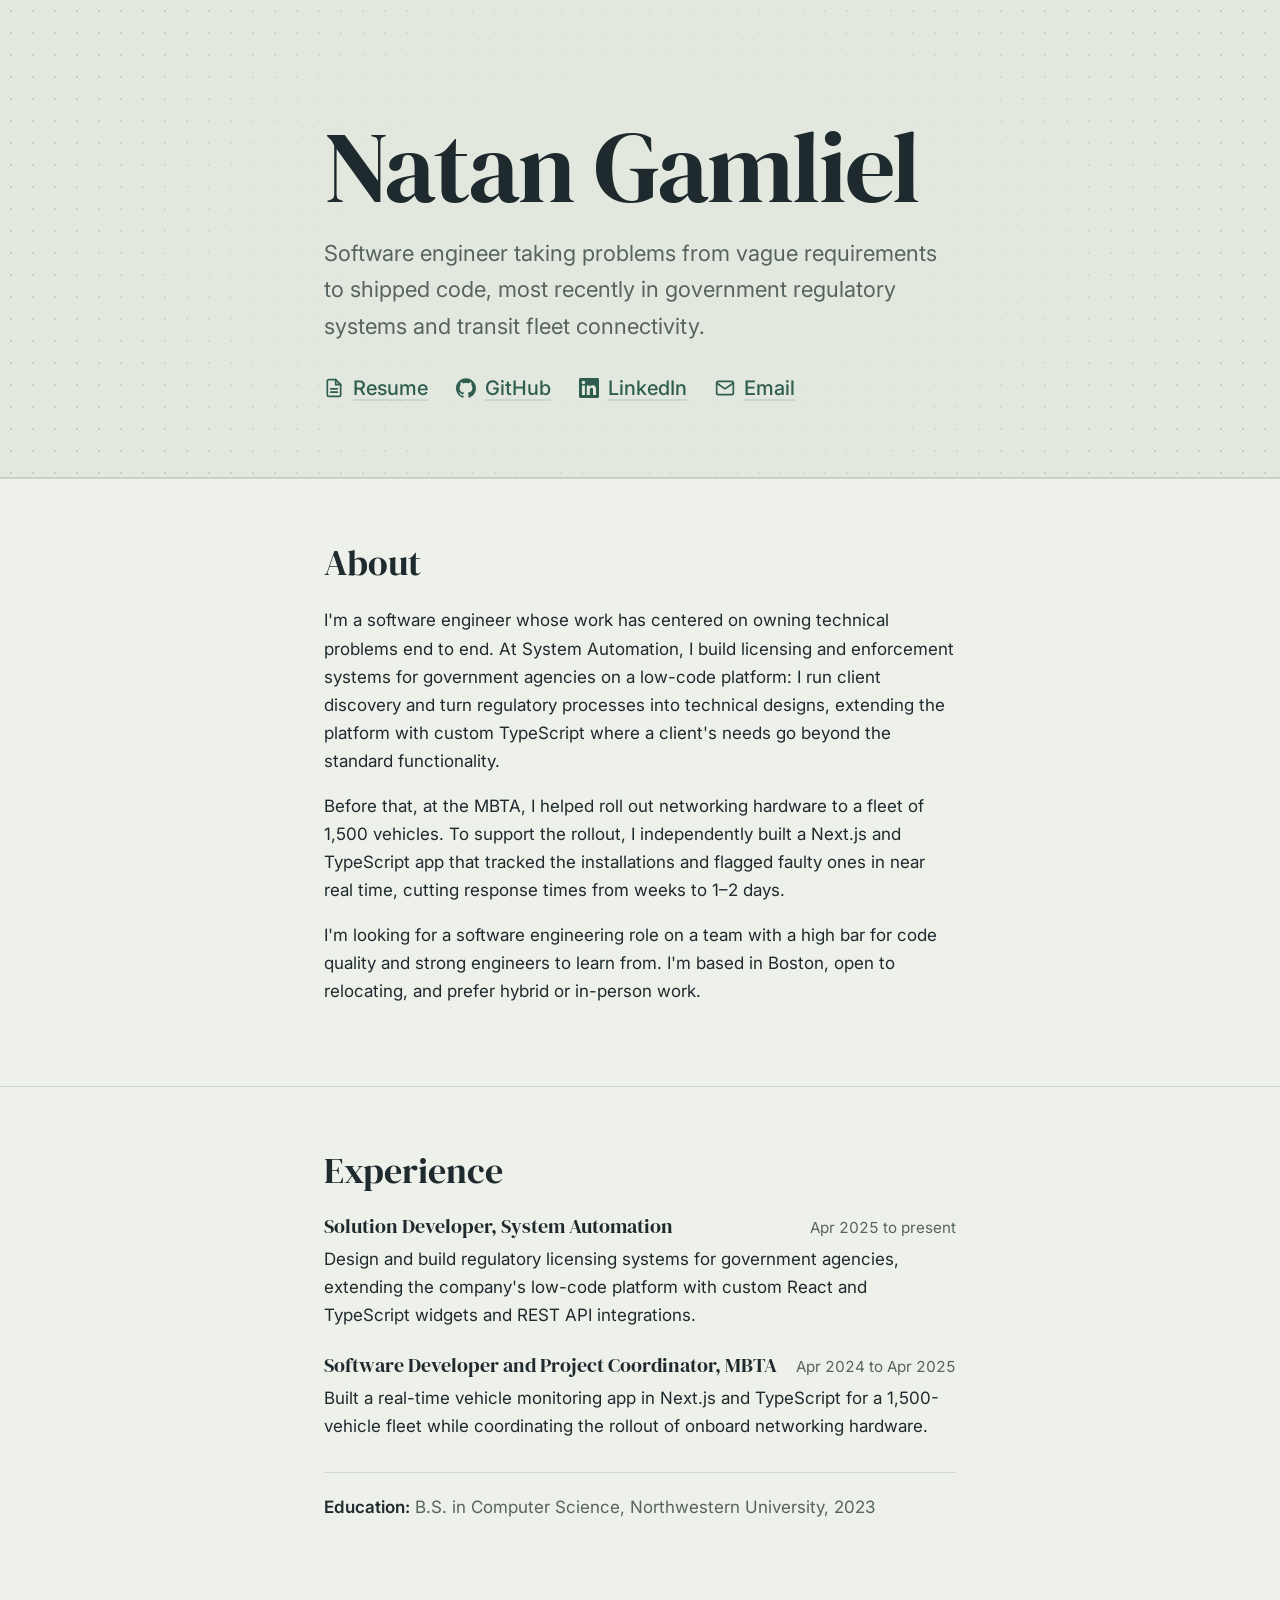
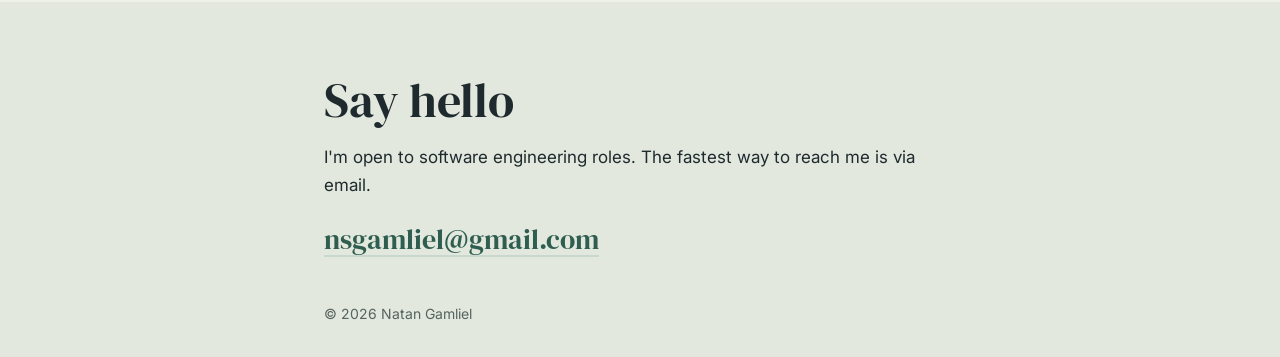
==== commit 6a10b764: "feat: hide Projects section for launch" ====
--- a/public/index.html
+++ b/public/index.html
@@ -76,11 +76,10 @@
       </div>
     </section>
 
-    <section class="section" aria-labelledby="projects-heading">
+    <!-- <section class="section" aria-labelledby="projects-heading">
       <div class="wrap">
         <h2 id="projects-heading">Projects</h2>
 
-        <!-- One <article> per project. Copy this block to add more. -->
         <article class="project">
           <a class="project-shot" href="[demo or repo link]">
             <img src="assets/images/[project-screenshot].png" alt="Screenshot of [Project Name]" width="1200" height="750" loading="lazy">
@@ -95,16 +94,14 @@
               <li>[Node]</li>
             </ul>
             <p class="project-links">
-              <a href="https://github.com/[your-username]/[repo]">Code</a>
-              <!-- Delete the next link if there's no live demo -->
+              <a href="https://github.com/nsgamliel/[repo]">Code</a>
               <a href="[live demo link]">Live demo</a>
             </p>
           </div>
         </article>
 
-        <!-- Optional: an in-progress project. Delete this whole block until you're ready. -->
         <article class="project">
-          <a class="project-shot" href="https://github.com/[your-username]/[repo]">
+          <a class="project-shot" href="https://github.com/nsgamliel/[repo]">
             <img src="assets/images/[project-screenshot].png" alt="Screenshot of [Project Name]" width="1200" height="750" loading="lazy">
           </a>
           <div class="project-body">
@@ -117,12 +114,12 @@
               <li>[Docker]</li>
             </ul>
             <p class="project-links">
-              <a href="https://github.com/[your-username]/[repo]">Code</a>
+              <a href="https://github.com/nsgamliel/[repo]">Code</a>
             </p>
           </div>
         </article>
       </div>
-    </section>
+    </section> -->
 
     <section class="section" aria-labelledby="experience-heading">
       <div class="wrap">
